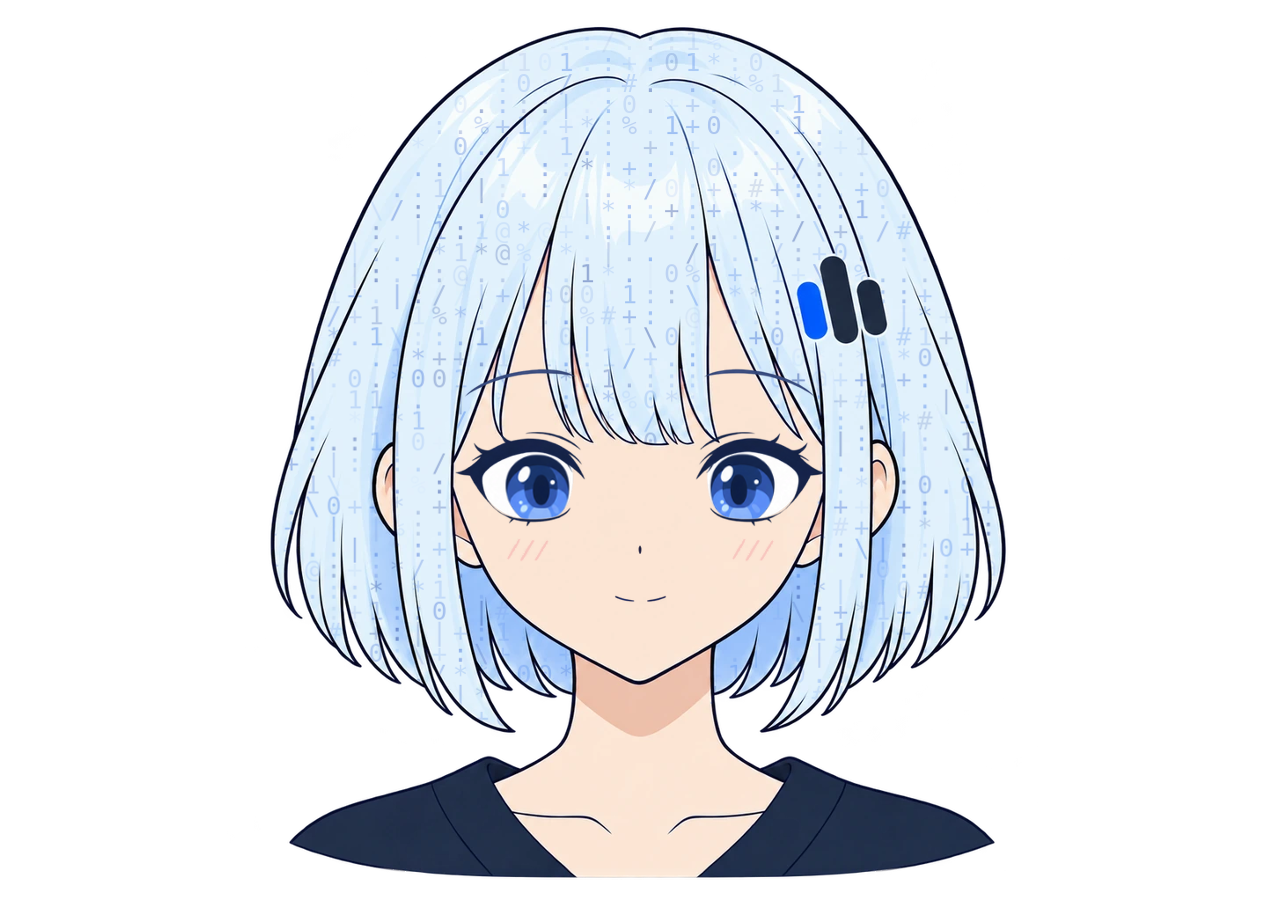
==== eva/app/site.html @ 333c9182 "Publish the new Dictello landing page Static site built from scratch (website/): glyph-field hero, a" ====
<!doctype html>
<html lang="ru">
<head>
  <meta charset="utf-8">
  <meta name="viewport" content="width=device-width, initial-scale=1">
  <title>Eva</title>
  <link rel="icon" href="data:,">
  <style>
    /* Тот же маскот, что в приложении (embed.js), но мышь ловит сама страница, а не окно Mac. */
    html, body { margin: 0; height: 100%; background: transparent; overflow: hidden; }
    body { display: flex; align-items: center; justify-content: center; -webkit-user-select: none; user-select: none; cursor: pointer; touch-action: pan-y; }
    #portrait { display: block; }
  </style>
</head>
<body>
  <canvas id="portrait" aria-label="Ева"></canvas>
  <script type="module" src="./src/embed.js"></script>
  <script>
    const m = () => window.mascot;
    addEventListener('pointermove', e => m()?.pointer(e.clientX, e.clientY));
    addEventListener('pointerleave', () => m()?.pointerLeave());
    document.addEventListener('mouseleave', () => m()?.pointerLeave());
    addEventListener('click', e => m()?.click(e.clientX, e.clientY));
    const ready = setInterval(() => { if (m()) { clearInterval(ready); parent.postMessage({ eva: 'ready' }, location.origin); } }, 120);
  </script>
</body>
</html>
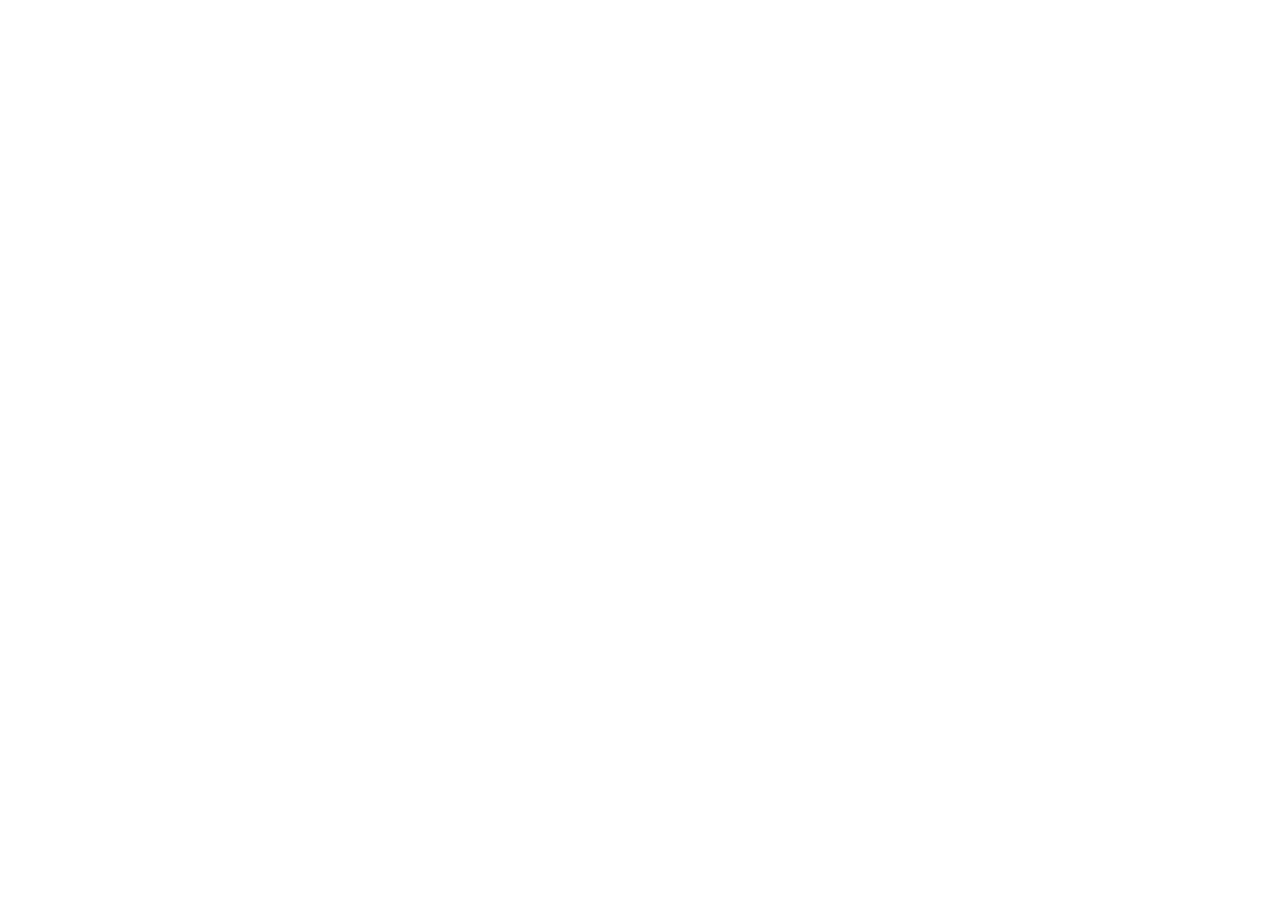
==== commit 89582850: "Make the live mascot load reliably on Pages Image and manifest loads retry and run at most eight at " ====
--- a/eva/app/site.html
+++ b/eva/app/site.html
@@ -14,11 +14,23 @@
 </head>
 <body>
   <canvas id="portrait" aria-label="Ева"></canvas>
+  <script>
+    // JSON-манифесты: повтор при сетевой ошибке и ответах 5xx (404 — законный «нет файла», не повторяем).
+    const plainFetch = window.fetch.bind(window);
+    window.fetch = async (input, init) => {
+      for (let attempt = 0; ; attempt++) {
+        try {
+          const r = await plainFetch(input, init);
+          if (r.status < 500 || attempt >= 3) return r;
+        } catch (e) { if (attempt >= 3) throw e; }
+        await new Promise((r) => setTimeout(r, 400 * (attempt + 1)));
+      }
+    };
+  </script>
   <script type="module" src="./src/embed.js"></script>
   <script>
     const m = () => window.mascot;
     addEventListener('pointermove', e => m()?.pointer(e.clientX, e.clientY));
-    addEventListener('pointerleave', () => m()?.pointerLeave());
     document.addEventListener('mouseleave', () => m()?.pointerLeave());
     addEventListener('click', e => m()?.click(e.clientX, e.clientY));
     const ready = setInterval(() => { if (m()) { clearInterval(ready); parent.postMessage({ eva: 'ready' }, location.origin); } }, 120);
